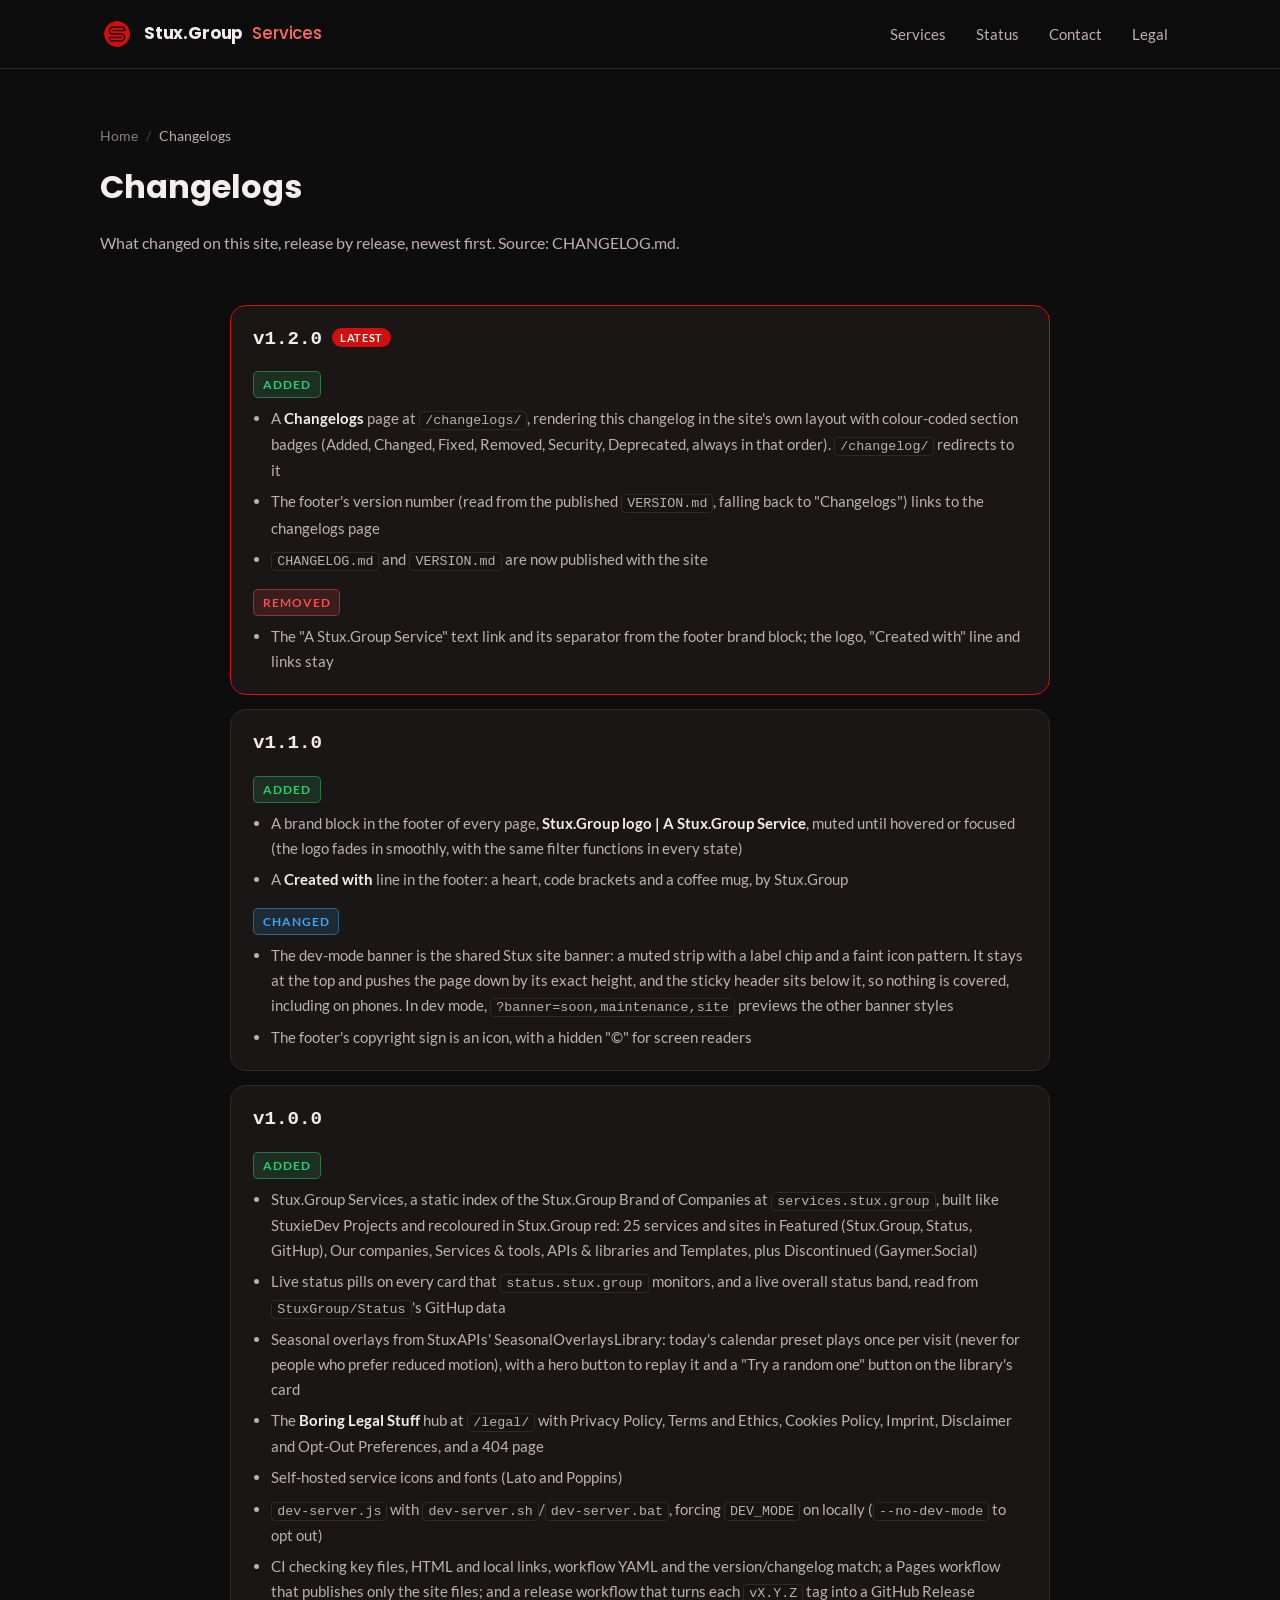
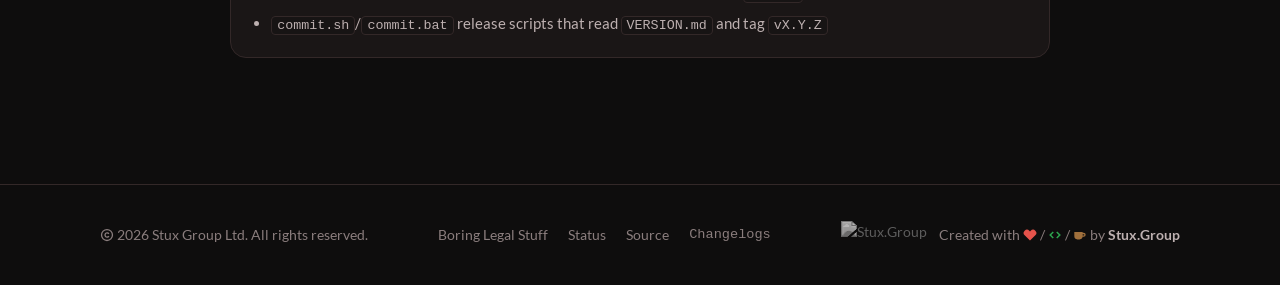
==== changelog/index.html @ b9abb4f3 "Release v1.2.0 See CHANGELOG.md for details." ====
<!doctype html>
<html lang="en">
<head>
<meta charset="utf-8">
<meta name="viewport" content="width=device-width, initial-scale=1">
<title>Changelogs — Stux.Group Services</title>
<link rel="canonical" href="https://services.stux.group/changelogs/">
<meta name="robots" content="noindex">
<!-- /changelog/ moved to /changelogs/; keep any #hash when redirecting. -->
<script>location.replace("/changelogs/" + location.hash);</script>
<meta http-equiv="refresh" content="0; url=/changelogs/">
<meta name="theme-color" content="#0e0d0d">
<style>html{color-scheme:dark}body{margin:0;background:#0e0d0d;color:#f1ecf3;font:17px/1.6 system-ui,-apple-system,"Segoe UI",Roboto,sans-serif;display:grid;place-items:center;min-height:100vh;padding:16px;text-align:center}a{color:#ff6b6b}</style>
</head>
<body>
<p>The changelog has moved to <a href="/changelogs/">/changelogs/</a>.</p>
</body>
</html>
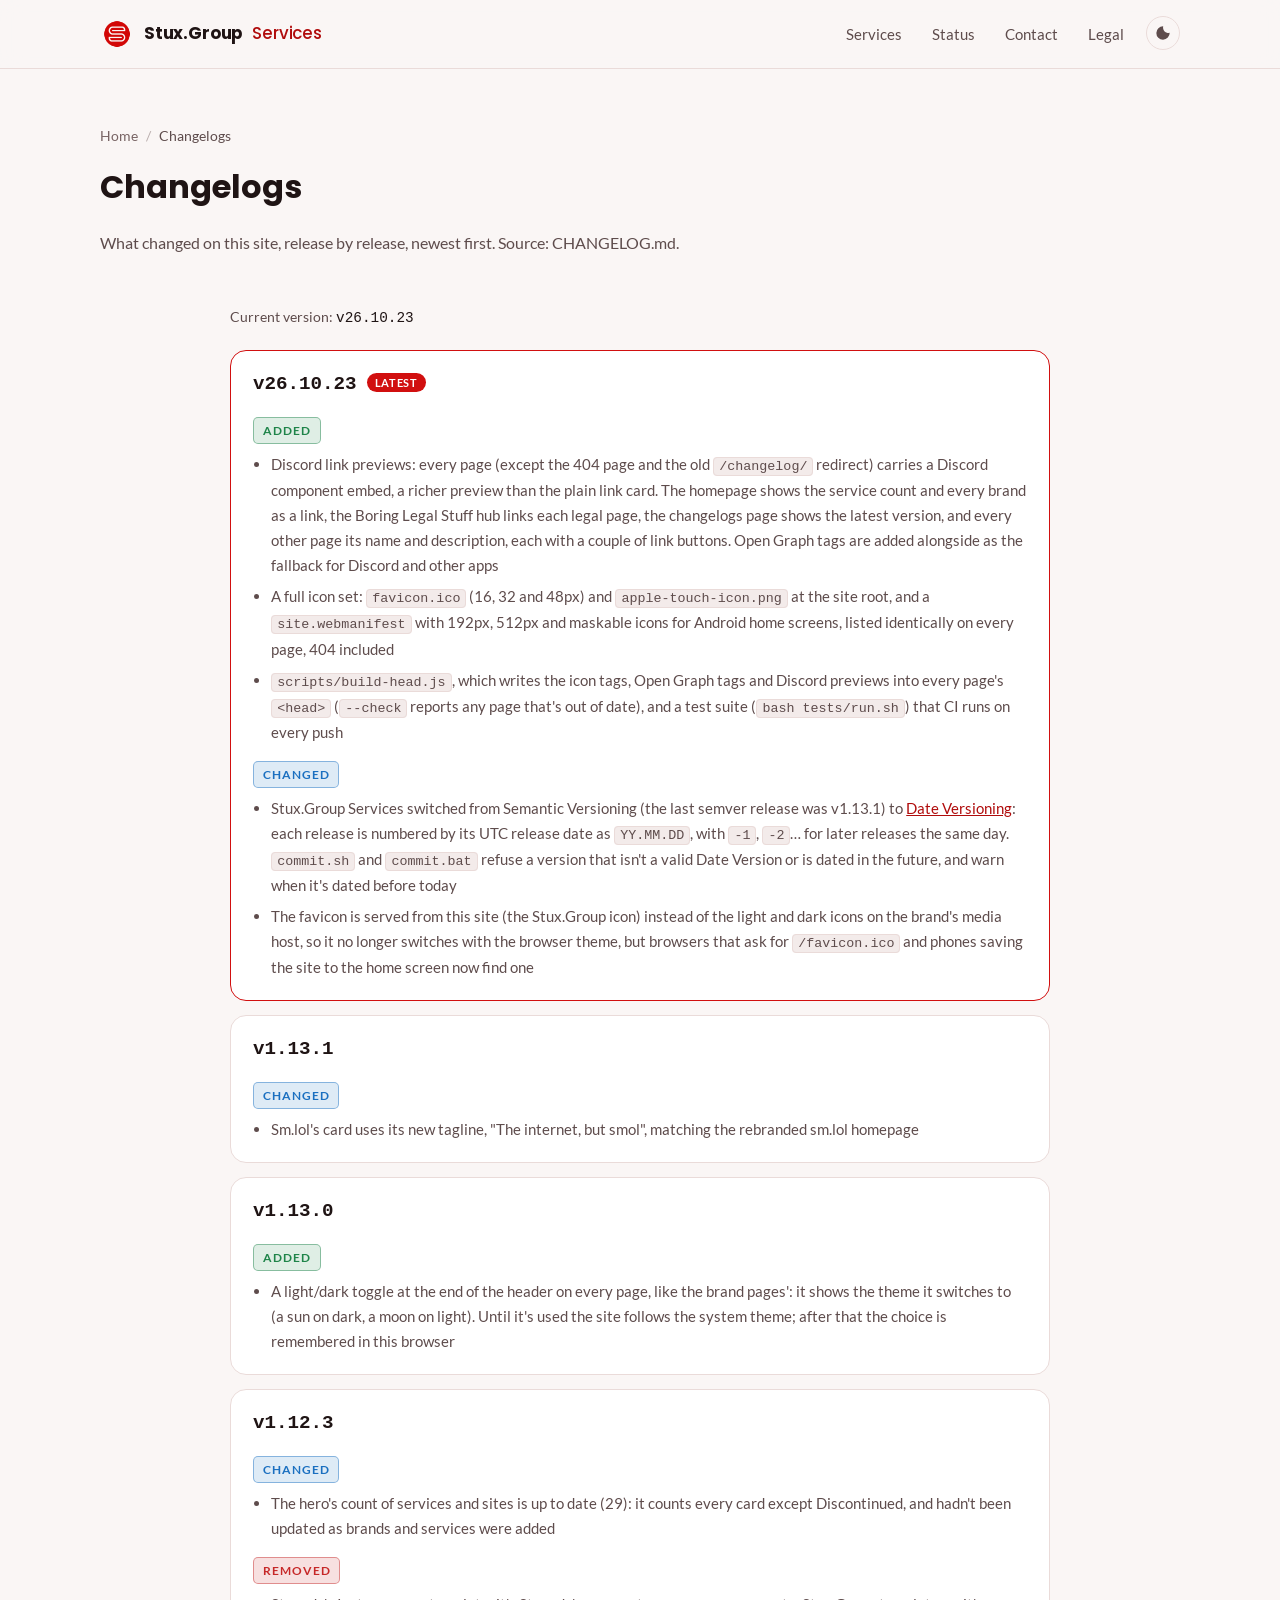
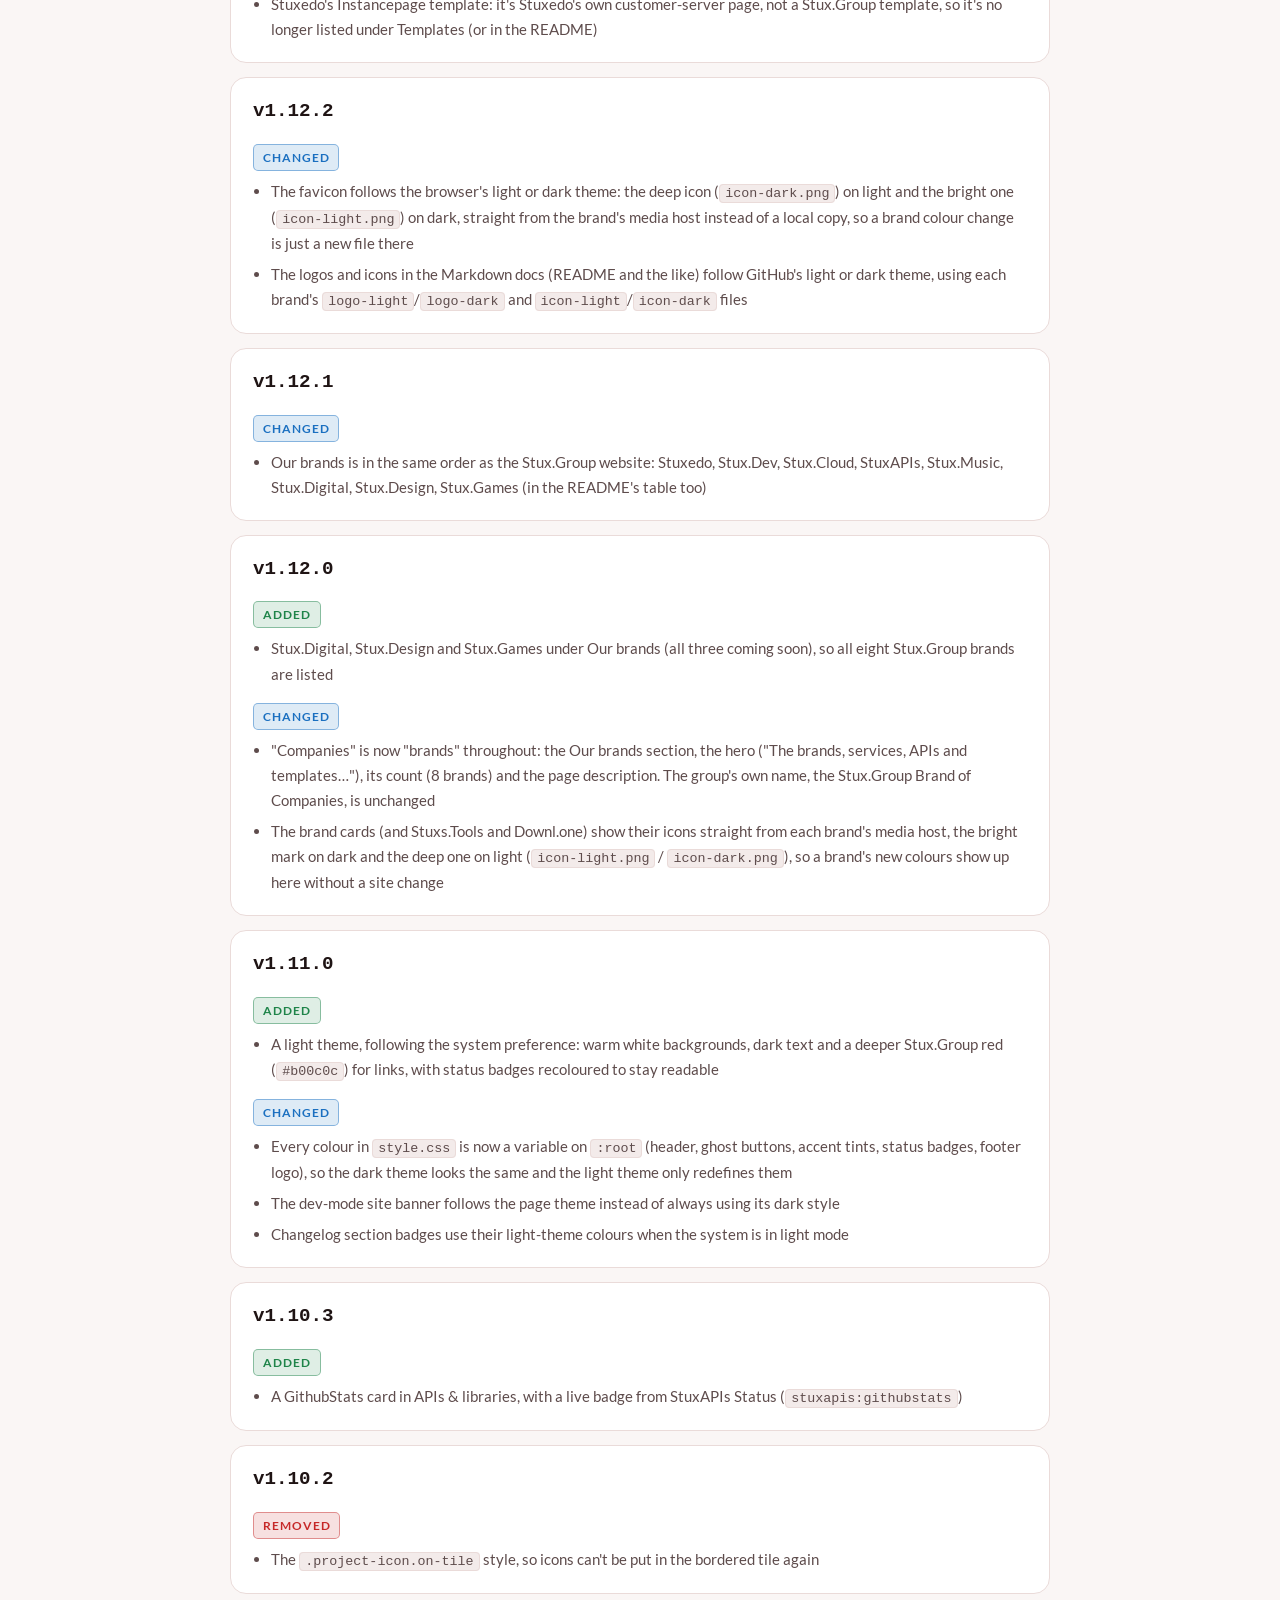
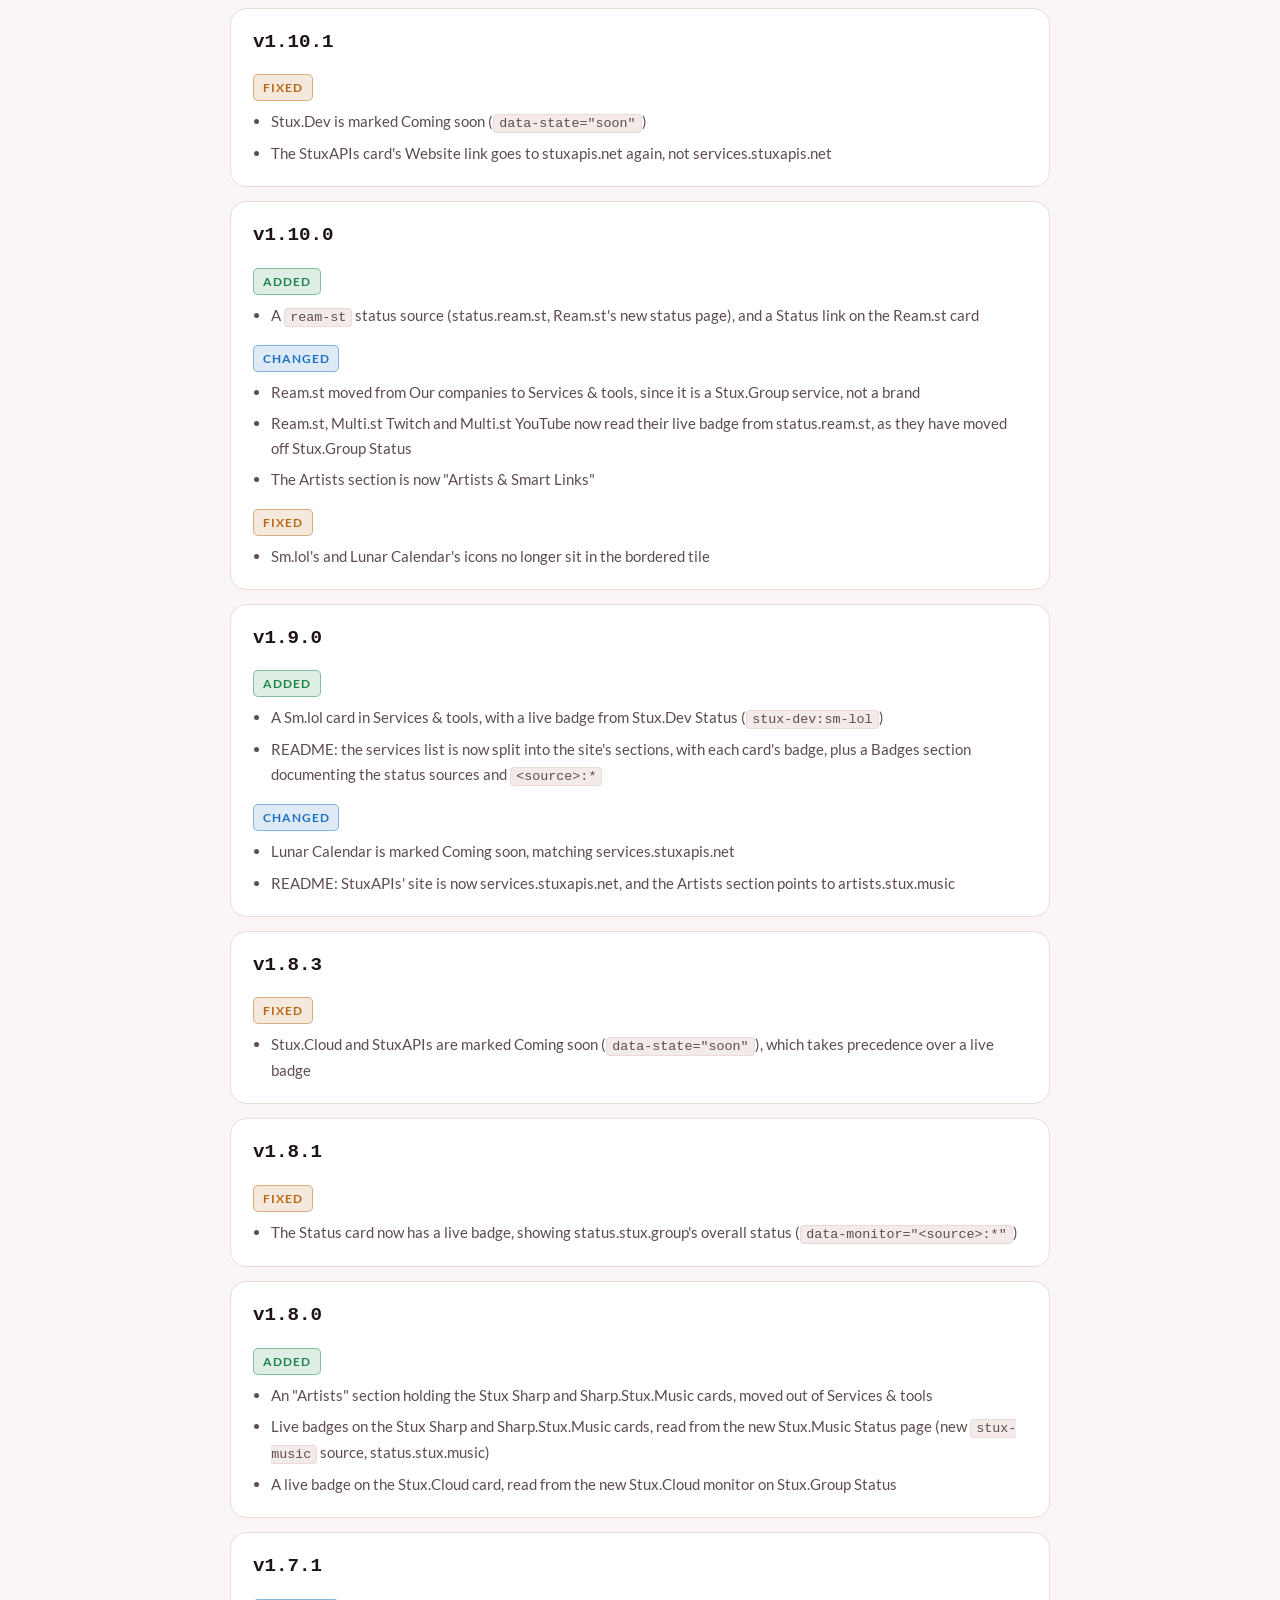
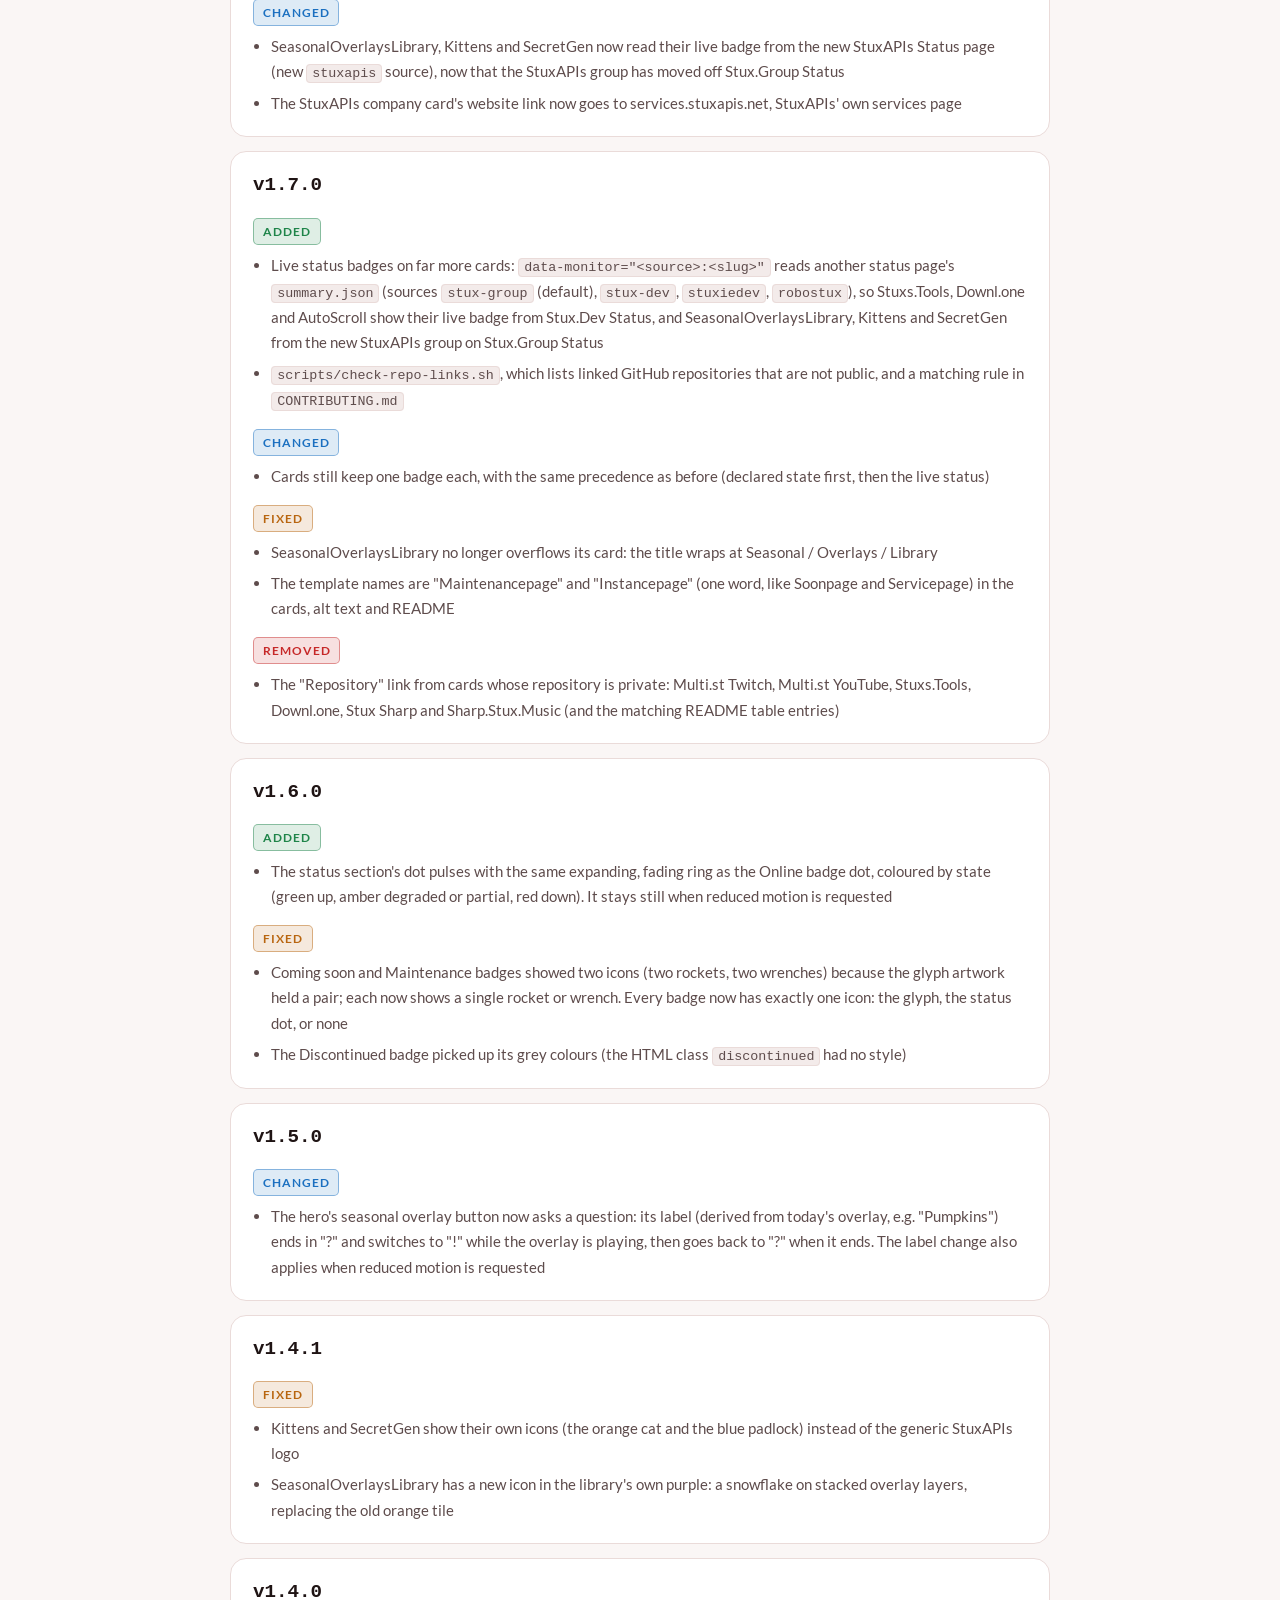
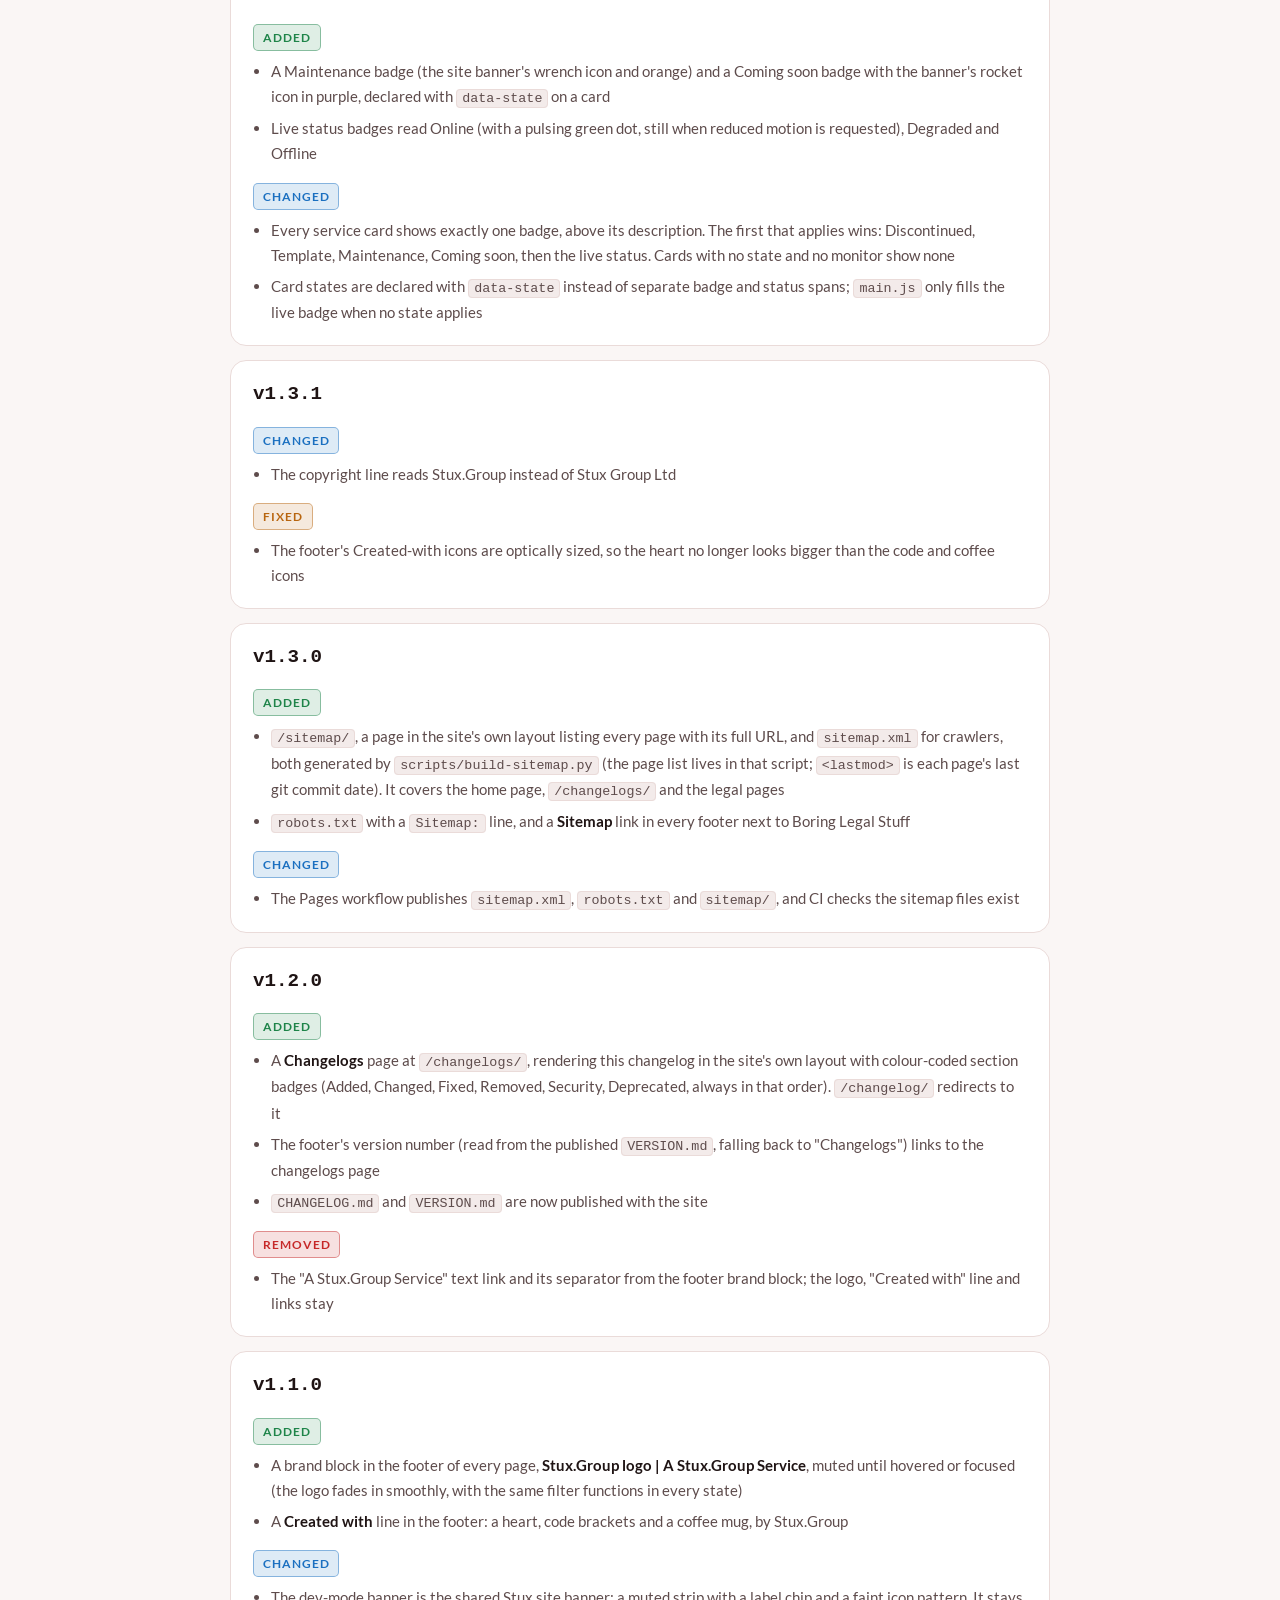
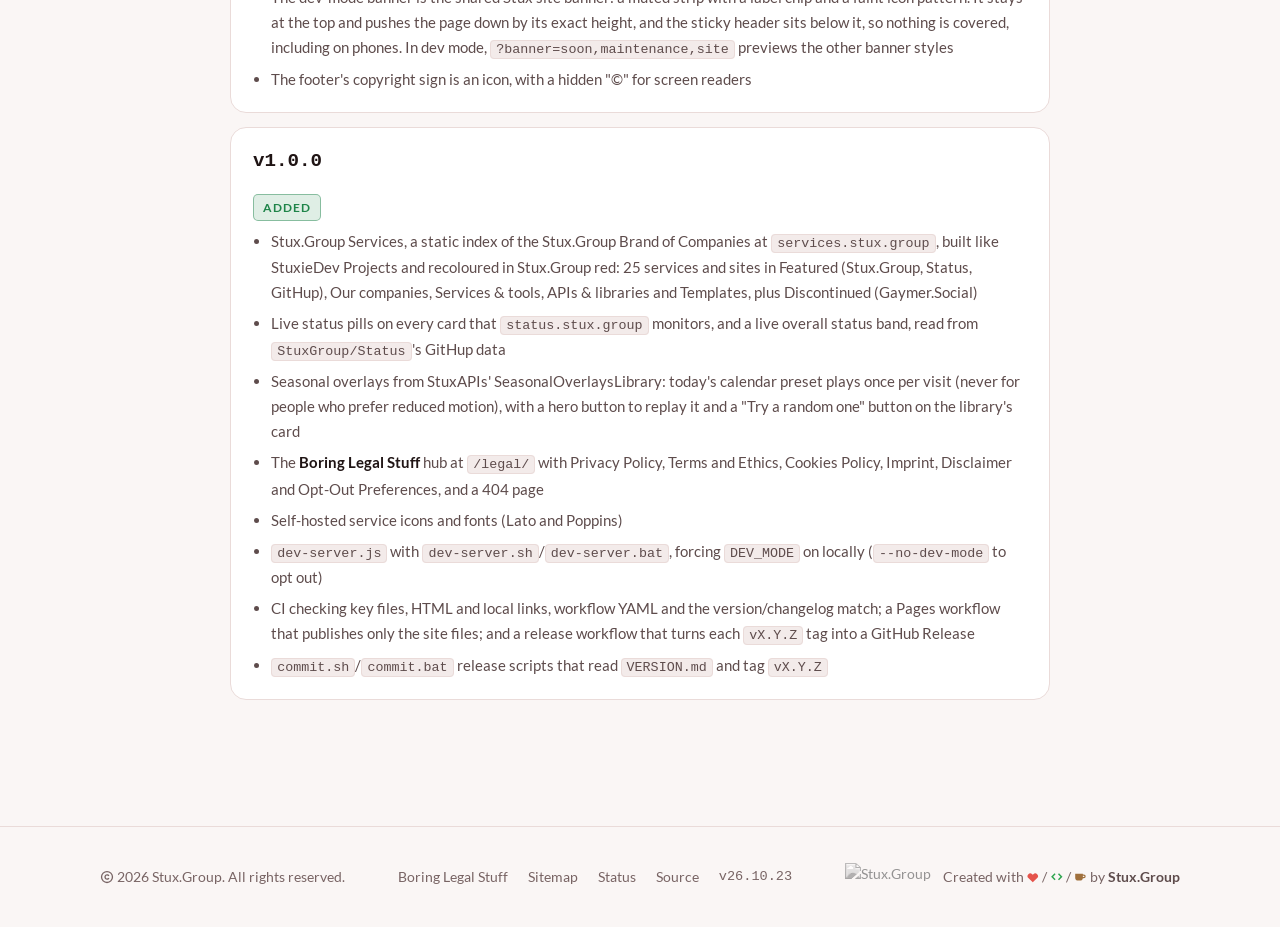
==== commit b3e6e455: "Release v26.10.23 See CHANGELOG.md for details." ====
--- a/changelog/index.html
+++ b/changelog/index.html
@@ -11,6 +11,12 @@
 <meta http-equiv="refresh" content="0; url=/changelogs/">
 <meta name="theme-color" content="#0e0d0d">
 <style>html{color-scheme:dark}body{margin:0;background:#0e0d0d;color:#f1ecf3;font:17px/1.6 system-ui,-apple-system,"Segoe UI",Roboto,sans-serif;display:grid;place-items:center;min-height:100vh;padding:16px;text-align:center}a{color:#ff6b6b}</style>
+<!-- head:start: generated by scripts/build-head.js, edit that and re-run it -->
+<link rel="icon" href="/favicon.ico" sizes="48x48">
+<link rel="icon" type="image/png" sizes="512x512" href="/assets/img/icon-512.png">
+<link rel="apple-touch-icon" href="/apple-touch-icon.png">
+<link rel="manifest" href="/site.webmanifest">
+<!-- head:end -->
 </head>
 <body>
 <p>The changelog has moved to <a href="/changelogs/">/changelogs/</a>.</p>
